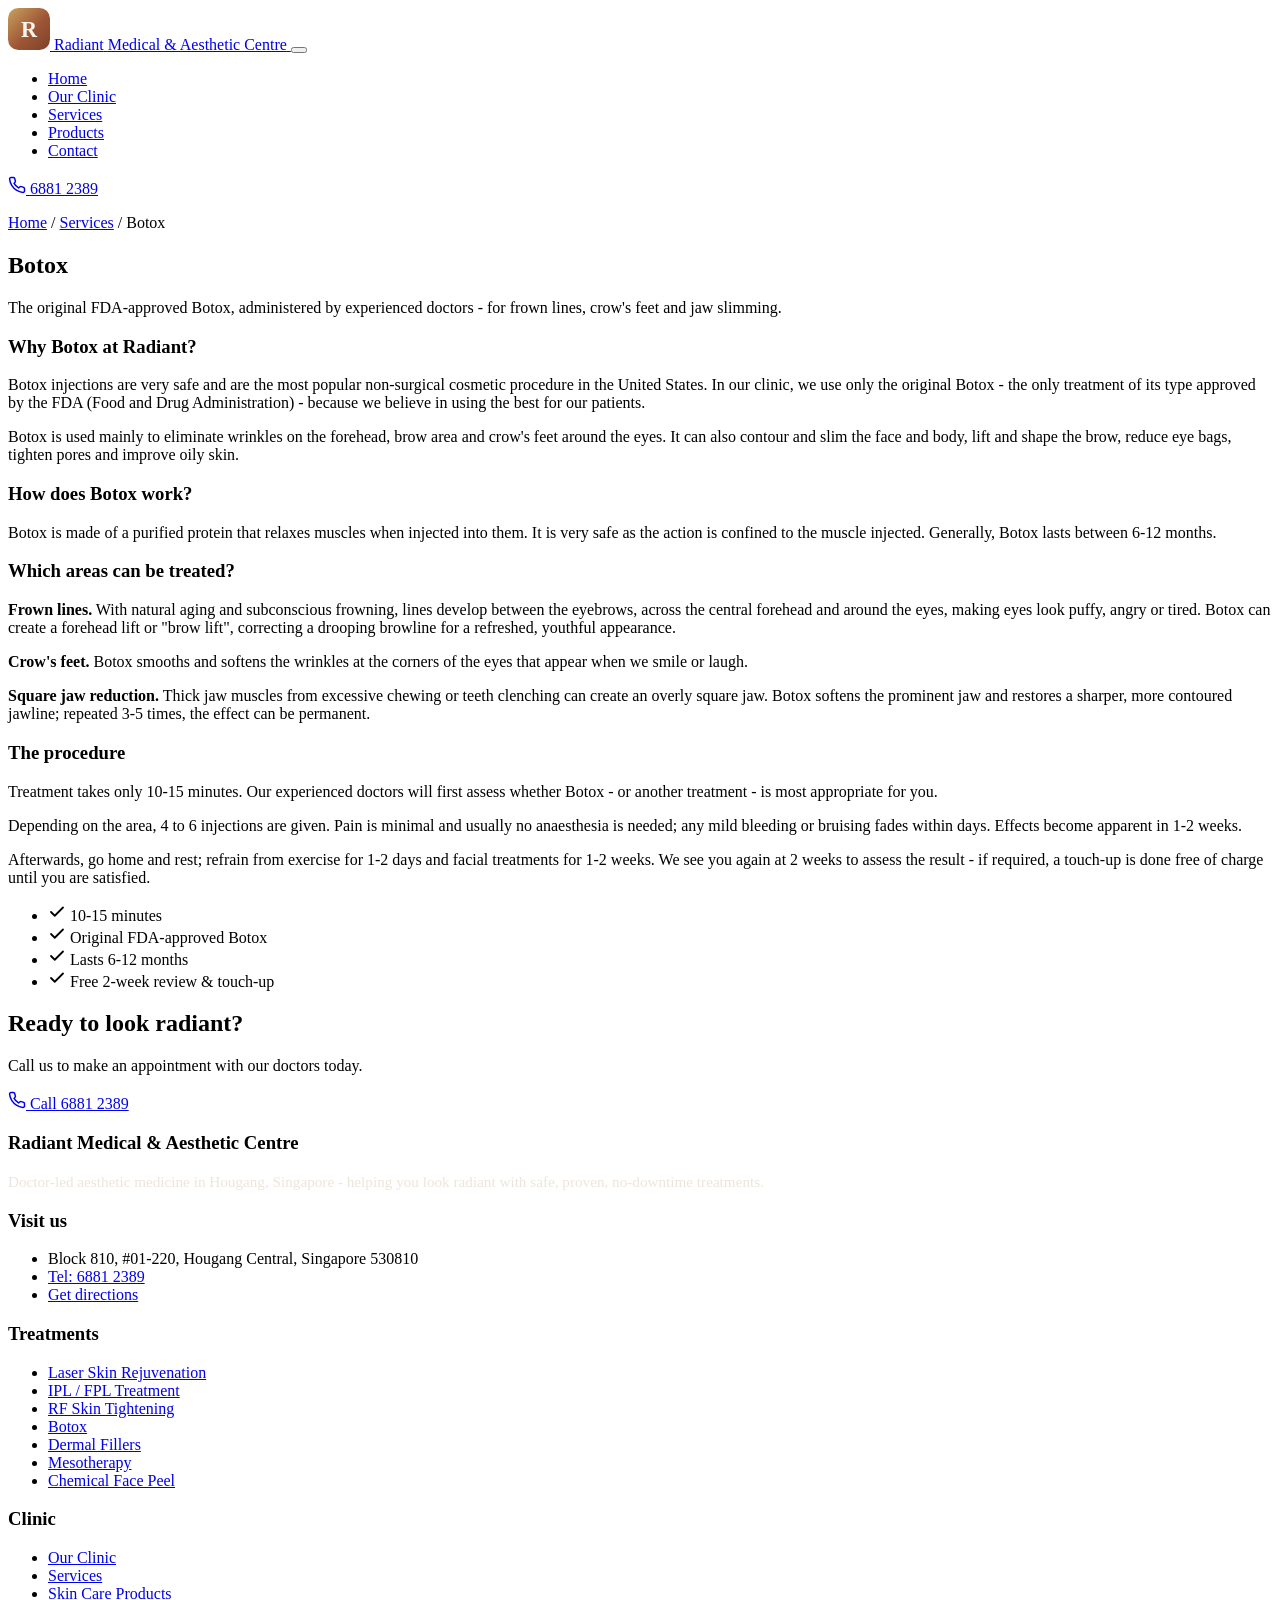
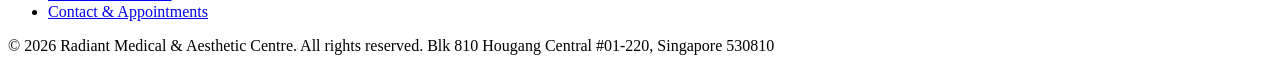
==== botox.html @ 9e1cc707 "Init" ====
<!DOCTYPE html>
<html lang="en-SG">
<head>
<meta charset="utf-8">
<meta name="viewport" content="width=device-width, initial-scale=1">
<title>Botox | Radiant Medical &amp; Aesthetic Centre</title>
<meta name="description" content="Botox for frown lines, crow's feet and square jaw reduction at Radiant Medical & Aesthetic Centre, Hougang Singapore. Original FDA-approved Botox. Call 6881 2389.">
<meta property="og:title" content="Botox | Radiant Medical &amp; Aesthetic Centre">
<meta property="og:description" content="Botox for frown lines, crow's feet and square jaw reduction at Radiant Medical & Aesthetic Centre, Hougang Singapore. Original FDA-approved Botox. Call 6881 2389.">
<meta property="og:type" content="website">
<link rel="icon" href="favicon.svg" type="image/svg+xml">
<link rel="stylesheet" href="assets/css/style.css">
</head>
<body>
<header class="site-header">
  <div class="container">
    <a class="brand" href="index.html" aria-label="Radiant Medical &amp; Aesthetic Centre - home">
      <svg width="42" height="42" viewBox="0 0 64 64" aria-hidden="true"><defs><linearGradient id="lg" x1="0" y1="0" x2="1" y2="1"><stop offset="0" stop-color="#C9A25E"/><stop offset=".55" stop-color="#9E5636"/><stop offset="1" stop-color="#7C4229"/></linearGradient></defs><rect width="64" height="64" rx="16" fill="url(#lg)"/><text x="32" y="44" font-family="Georgia, serif" font-size="34" font-weight="bold" fill="#FAF6EE" text-anchor="middle">R</text></svg>
      <span><span class="brand-name">Radiant</span>
      <span class="brand-sub">Medical &amp; Aesthetic Centre</span></span>
    </a>
    <button class="nav-toggle" aria-expanded="false" aria-label="Toggle navigation" aria-controls="mainnav">
      <span></span><span></span><span></span>
    </button>
    <nav class="main-nav" id="mainnav" aria-label="Main navigation">
      <ul>
        <li><a href="index.html">Home</a></li>
        <li><a href="clinic.html">Our Clinic</a></li>
        <li><a href="services.html" aria-current="page">Services</a></li>
        <li><a href="products.html">Products</a></li>
        <li><a href="contact.html">Contact</a></li>
      </ul>
    </nav>
    <a class="btn btn--primary btn--sm header-cta" href="tel:+6568812389"><svg width="18" height="18" viewBox="0 0 24 24" fill="none" stroke="currentColor" stroke-width="2" stroke-linecap="round" stroke-linejoin="round" aria-hidden="true"><path d="M22 16.92v3a2 2 0 0 1-2.18 2 19.79 19.79 0 0 1-8.63-3.07 19.5 19.5 0 0 1-6-6 19.79 19.79 0 0 1-3.07-8.67A2 2 0 0 1 4.11 2h3a2 2 0 0 1 2 1.72c.12.9.34 1.78.66 2.62a2 2 0 0 1-.45 2.11L8.09 9.91a16 16 0 0 0 6 6l1.46-1.23a2 2 0 0 1 2.11-.45c.84.32 1.72.54 2.62.66A2 2 0 0 1 22 16.92z"/></svg><span class="header-cta-num"> 6881 2389</span></a>
  </div>
</header>
<main>

<section class="page-hero">
  <div class="container">
    <p class="breadcrumb"><a href="index.html">Home</a> / <a href="services.html">Services</a> / Botox</p>
    <h1>Botox</h1>
    <p>The original FDA-approved Botox, administered by experienced doctors - for frown lines, crow's feet and jaw slimming.</p>
  </div>
</section>
<section class="section">
  <div class="container">
    <div class="prose reveal">
      <h3>Why Botox at Radiant?</h3>
      <p><img src="images/botox.jpg" alt="Botox treatment" style="float:right;max-width:min(220px,40%);margin:0 0 1rem 1.2rem;border-radius:12px" loading="lazy" onerror="this.style.display='none'">Botox injections are very safe and are the most popular non-surgical cosmetic procedure in the United States. In our clinic, we use only the original Botox - the only treatment of its type approved by the FDA (Food and Drug Administration) - because we believe in using the best for our patients.</p><p>Botox is used mainly to eliminate wrinkles on the forehead, brow area and crow's feet around the eyes. It can also contour and slim the face and body, lift and shape the brow, reduce eye bags, tighten pores and improve oily skin.</p>
      <h3>How does Botox work?</h3>
      <p>Botox is made of a purified protein that relaxes muscles when injected into them. It is very safe as the action is confined to the muscle injected. Generally, Botox lasts between 6-12 months.</p>
      <h3>Which areas can be treated?</h3>
      <p><strong>Frown lines.</strong> With natural aging and subconscious frowning, lines develop between the eyebrows, across the central forehead and around the eyes, making eyes look puffy, angry or tired. Botox can create a forehead lift or &quot;brow lift&quot;, correcting a drooping browline for a refreshed, youthful appearance.</p><p><strong>Crow's feet.</strong> Botox smooths and softens the wrinkles at the corners of the eyes that appear when we smile or laugh.</p><p><strong>Square jaw reduction.</strong> Thick jaw muscles from excessive chewing or teeth clenching can create an overly square jaw. Botox softens the prominent jaw and restores a sharper, more contoured jawline; repeated 3-5 times, the effect can be permanent.</p>
      <h3>The procedure</h3>
      <p>Treatment takes only 10-15 minutes. Our experienced doctors will first assess whether Botox - or another treatment - is most appropriate for you.</p><p>Depending on the area, 4 to 6 injections are given. Pain is minimal and usually no anaesthesia is needed; any mild bleeding or bruising fades within days. Effects become apparent in 1-2 weeks.</p><p>Afterwards, go home and rest; refrain from exercise for 1-2 days and facial treatments for 1-2 weeks. We see you again at 2 weeks to assess the result - if required, a touch-up is done free of charge until you are satisfied.</p>
    </div>
    <ul class="facts reveal" data-delay="1">
      <li><svg width="18" height="18" viewBox="0 0 24 24" fill="none" stroke="currentColor" stroke-width="2.4" stroke-linecap="round" stroke-linejoin="round" aria-hidden="true"><polyline points="20 6 9 17 4 12"/></svg> 10-15 minutes</li>
      <li><svg width="18" height="18" viewBox="0 0 24 24" fill="none" stroke="currentColor" stroke-width="2.4" stroke-linecap="round" stroke-linejoin="round" aria-hidden="true"><polyline points="20 6 9 17 4 12"/></svg> Original FDA-approved Botox</li>
      <li><svg width="18" height="18" viewBox="0 0 24 24" fill="none" stroke="currentColor" stroke-width="2.4" stroke-linecap="round" stroke-linejoin="round" aria-hidden="true"><polyline points="20 6 9 17 4 12"/></svg> Lasts 6-12 months</li>
      <li><svg width="18" height="18" viewBox="0 0 24 24" fill="none" stroke="currentColor" stroke-width="2.4" stroke-linecap="round" stroke-linejoin="round" aria-hidden="true"><polyline points="20 6 9 17 4 12"/></svg> Free 2-week review &amp; touch-up</li>
    </ul>
  </div>
</section>
<section class="section">
  <div class="container">
    <div class="cta-band reveal">
      <div>
        <h2>Ready to look radiant?</h2>
        <p>Call us to make an appointment with our doctors today.</p>
      </div>
      <a class="btn btn--ghost" href="tel:+6568812389"><svg width="18" height="18" viewBox="0 0 24 24" fill="none" stroke="currentColor" stroke-width="2" stroke-linecap="round" stroke-linejoin="round" aria-hidden="true"><path d="M22 16.92v3a2 2 0 0 1-2.18 2 19.79 19.79 0 0 1-8.63-3.07 19.5 19.5 0 0 1-6-6 19.79 19.79 0 0 1-3.07-8.67A2 2 0 0 1 4.11 2h3a2 2 0 0 1 2 1.72c.12.9.34 1.78.66 2.62a2 2 0 0 1-.45 2.11L8.09 9.91a16 16 0 0 0 6 6l1.46-1.23a2 2 0 0 1 2.11-.45c.84.32 1.72.54 2.62.66A2 2 0 0 1 22 16.92z"/></svg> Call 6881 2389</a>
    </div>
  </div>
</section>

</main>
<footer class="site-footer">
  <div class="container">
    <div class="footer-grid">
      <div>
        <h3>Radiant Medical &amp; Aesthetic Centre</h3>
        <p style="font-size:.95rem;color:rgba(233,223,210,.8)">Doctor-led aesthetic medicine in Hougang, Singapore - helping you look radiant with safe, proven, no-downtime treatments.</p>
      </div>
      <div>
        <h3>Visit us</h3>
        <ul>
          <li>Block 810, #01-220, Hougang Central, Singapore 530810</li>
          <li><a href="tel:+6568812389">Tel: 6881 2389</a></li>
          <li><a href="https://www.google.com/maps/search/?api=1&query=Radiant+Medical+%26+Aesthetic+Centre+Hougang+Singapore" target="_blank" rel="noopener">Get directions</a></li>
        </ul>
      </div>
      <div>
        <h3>Treatments</h3>
        <ul>
          <li><a href="laser.html">Laser Skin Rejuvenation</a></li>
          <li><a href="ipl.html">IPL / FPL Treatment</a></li>
          <li><a href="tighten.html">RF Skin Tightening</a></li>
          <li><a href="botox.html">Botox</a></li>
          <li><a href="fillers.html">Dermal Fillers</a></li>
          <li><a href="meso.html">Mesotherapy</a></li>
          <li><a href="chempeel.html">Chemical Face Peel</a></li>
        </ul>
      </div>
      <div>
        <h3>Clinic</h3>
        <ul>
          <li><a href="clinic.html">Our Clinic</a></li>
          <li><a href="services.html">Services</a></li>
          <li><a href="products.html">Skin Care Products</a></li>
          <li><a href="contact.html">Contact &amp; Appointments</a></li>
        </ul>
      </div>
    </div>
    <div class="footer-bottom">
      <span>&copy; <span data-year>2026</span> Radiant Medical &amp; Aesthetic Centre. All rights reserved.</span>
      <span>Blk 810 Hougang Central #01-220, Singapore 530810</span>
    </div>
  </div>
</footer>
<script src="assets/js/main.js" defer></script>
</body>
</html>
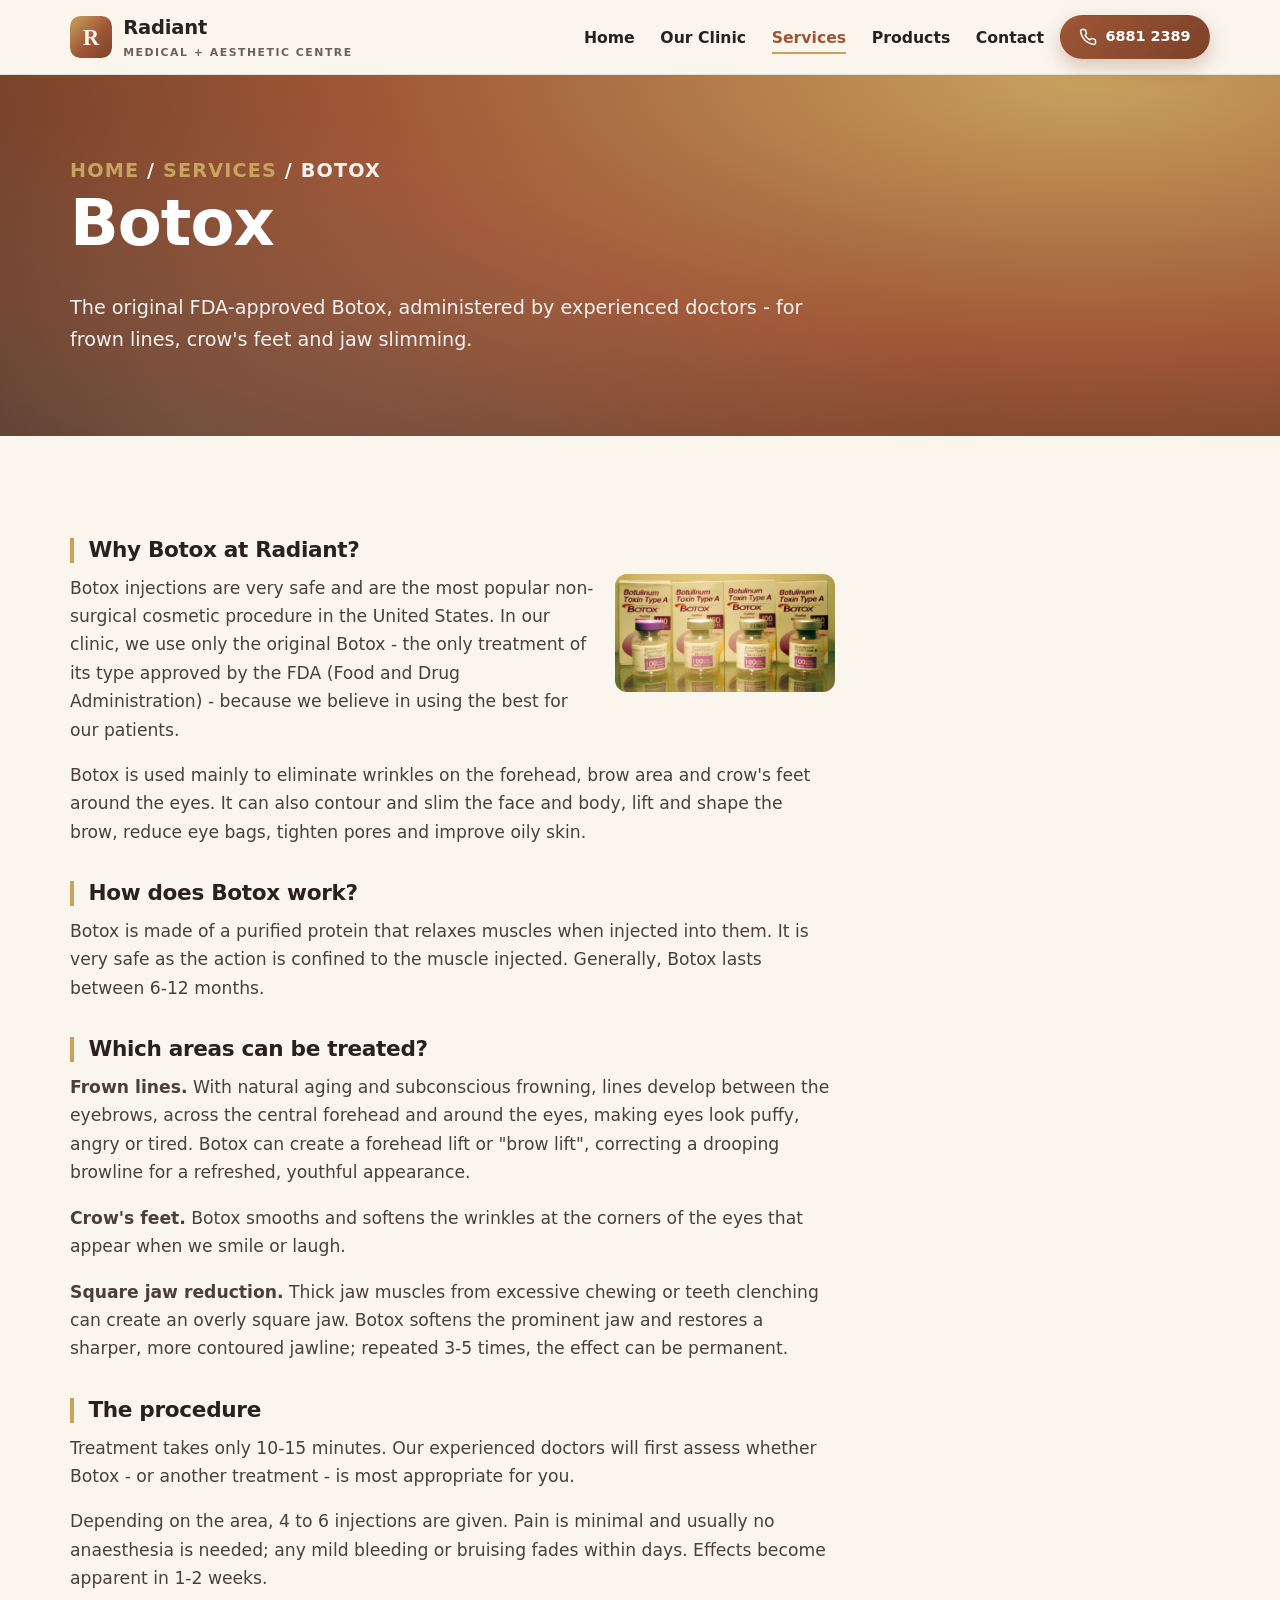
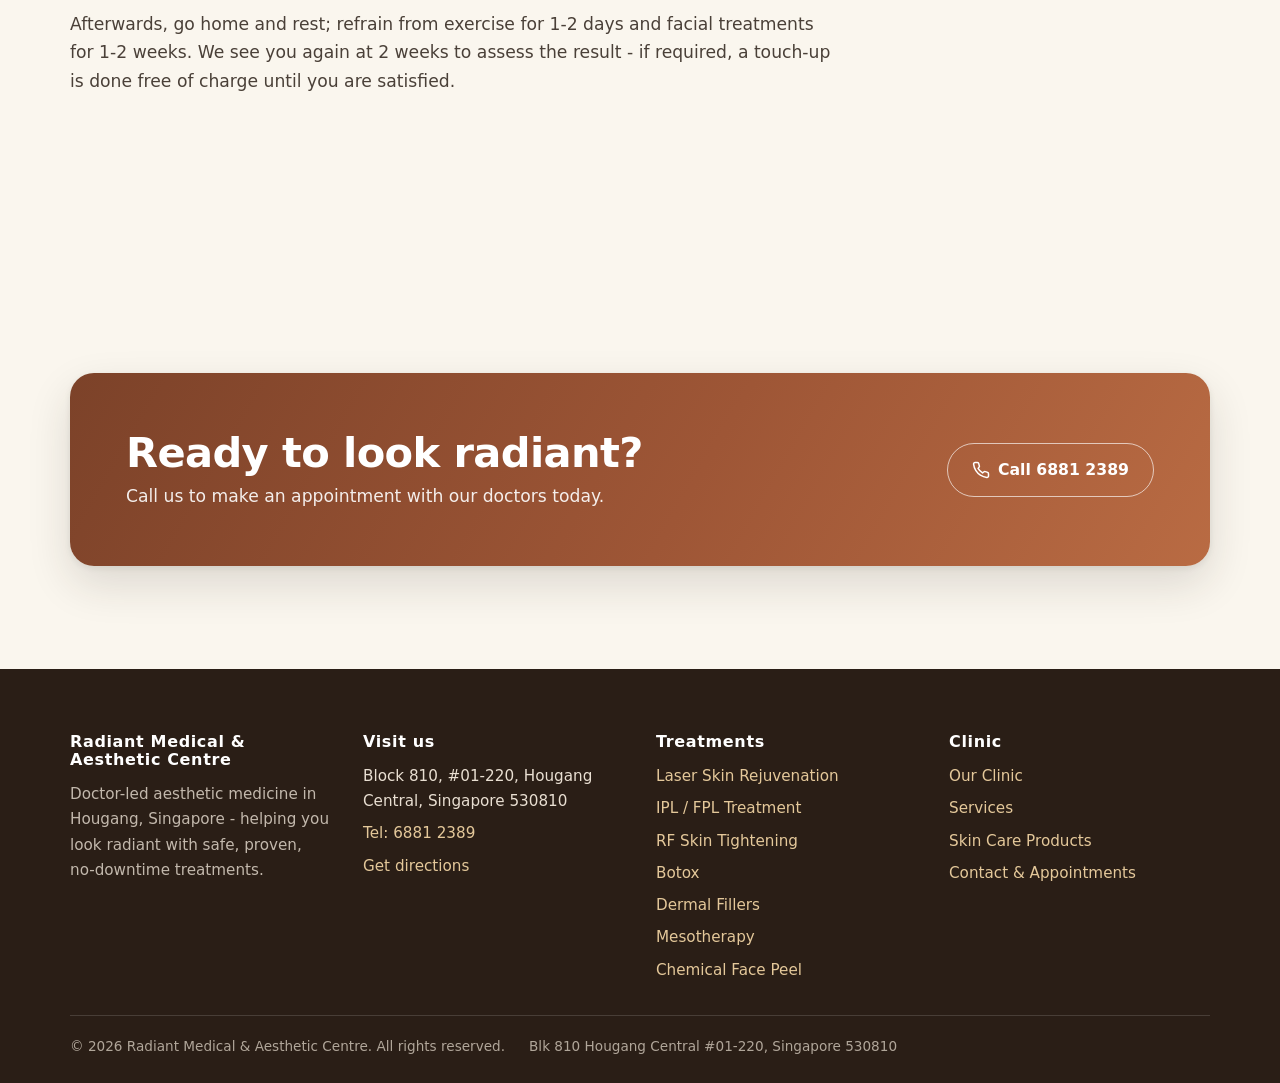
==== commit c525c01c: "Update botox.html" ====
--- a/botox.html
+++ b/botox.html
@@ -3,9 +3,9 @@
 <head>
 <meta charset="utf-8">
 <meta name="viewport" content="width=device-width, initial-scale=1">
-<title>Botox | Radiant Medical &amp; Aesthetic Centre</title>
+<title>Botox | Radiant Medical + Aesthetic Centre</title>
 <meta name="description" content="Botox for frown lines, crow's feet and square jaw reduction at Radiant Medical & Aesthetic Centre, Hougang Singapore. Original FDA-approved Botox. Call 6881 2389.">
-<meta property="og:title" content="Botox | Radiant Medical &amp; Aesthetic Centre">
+<meta property="og:title" content="Botox | Radiant Medical + Aesthetic Centre">
 <meta property="og:description" content="Botox for frown lines, crow's feet and square jaw reduction at Radiant Medical & Aesthetic Centre, Hougang Singapore. Original FDA-approved Botox. Call 6881 2389.">
 <meta property="og:type" content="website">
 <link rel="icon" href="favicon.svg" type="image/svg+xml">
@@ -14,10 +14,10 @@
 <body>
 <header class="site-header">
   <div class="container">
-    <a class="brand" href="index.html" aria-label="Radiant Medical &amp; Aesthetic Centre - home">
+    <a class="brand" href="index.html" aria-label="Radiant Medical + Aesthetic Centre - home">
       <svg width="42" height="42" viewBox="0 0 64 64" aria-hidden="true"><defs><linearGradient id="lg" x1="0" y1="0" x2="1" y2="1"><stop offset="0" stop-color="#C9A25E"/><stop offset=".55" stop-color="#9E5636"/><stop offset="1" stop-color="#7C4229"/></linearGradient></defs><rect width="64" height="64" rx="16" fill="url(#lg)"/><text x="32" y="44" font-family="Georgia, serif" font-size="34" font-weight="bold" fill="#FAF6EE" text-anchor="middle">R</text></svg>
       <span><span class="brand-name">Radiant</span>
-      <span class="brand-sub">Medical &amp; Aesthetic Centre</span></span>
+      <span class="brand-sub">Medical + Aesthetic Centre</span></span>
     </a>
     <button class="nav-toggle" aria-expanded="false" aria-label="Toggle navigation" aria-controls="mainnav">
       <span></span><span></span><span></span>
--- a/assets/css/style.css
+++ b/assets/css/style.css
@@ -0,0 +1,148 @@
+/* Radiant Medical & Aesthetic Centre - 2026 redesign. Fluid, responsive, framework-free. */
+:root {
+  --cream:#FAF6EE; --sand:#F2ECDF; --card:#FFFFFF; --ink:#2A211C; --muted:#6E6157;
+  --brand:#9E5636; --brand-deep:#7C4229; --gold:#C9A25E; --line:rgba(42,33,28,.10);
+  --radius:18px; --radius-sm:12px;
+  --shadow-1:0 1px 2px rgba(42,33,28,.06),0 8px 24px rgba(42,33,28,.07);
+  --shadow-2:0 2px 6px rgba(42,33,28,.08),0 18px 44px rgba(42,33,28,.14);
+  --font:"Avenir Next","Segoe UI",system-ui,-apple-system,Roboto,"Helvetica Neue",Arial,sans-serif;
+  --ease:cubic-bezier(.22,.61,.36,1);
+}
+*,*::before,*::after{box-sizing:border-box}
+html{scroll-behavior:smooth;scroll-padding-top:96px}
+body{margin:0;font-family:var(--font);font-size:clamp(1rem,.95rem + .2vw,1.075rem);line-height:1.65;color:var(--ink);background:var(--cream);-webkit-font-smoothing:antialiased}
+img{max-width:100%;height:auto;display:block}
+a{color:var(--brand)} a:hover{color:var(--brand-deep)}
+h1,h2,h3{line-height:1.15;letter-spacing:-.015em;margin:0 0 .5em}
+h1{font-size:clamp(2.3rem,1.6rem + 3.6vw,4rem);font-weight:750}
+h2{font-size:clamp(1.7rem,1.3rem + 2vw,2.6rem);font-weight:720}
+h3{font-size:clamp(1.15rem,1.05rem + .5vw,1.35rem);font-weight:680}
+p{margin:0 0 1em}
+.container{width:min(1140px,100% - clamp(2rem,6vw,5rem));margin-inline:auto}
+.section{padding:clamp(3.5rem,8vw,6.5rem) 0}
+.section--sand{background:var(--sand)}
+.eyebrow{display:inline-block;font-size:.8rem;font-weight:700;letter-spacing:.18em;text-transform:uppercase;color:var(--brand);margin-bottom:.9rem}
+.eyebrow::before{content:"";display:inline-block;width:26px;height:2px;background:var(--gold);margin-right:.6em;vertical-align:middle}
+.lead{font-size:clamp(1.05rem,1rem + .4vw,1.25rem);color:var(--muted);max-width:60ch}
+
+.site-header{position:sticky;top:0;z-index:60;background:color-mix(in srgb,var(--cream) 84%,transparent);-webkit-backdrop-filter:blur(14px);backdrop-filter:blur(14px);border-bottom:1px solid var(--line);transition:box-shadow .3s var(--ease)}
+.site-header.is-scrolled{box-shadow:var(--shadow-1)}
+.site-header .container{display:flex;align-items:center;gap:1rem;min-height:74px}
+.brand{display:flex;align-items:center;gap:.7rem;text-decoration:none;color:var(--ink);margin-right:auto}
+.brand svg{flex:0 0 auto}
+.brand-name{font-weight:800;font-size:1.22rem;letter-spacing:-.01em}
+.brand-sub{display:block;font-size:.68rem;font-weight:600;letter-spacing:.14em;text-transform:uppercase;color:var(--muted)}
+.main-nav ul{display:flex;align-items:center;gap:clamp(.8rem,2vw,1.6rem);list-style:none;margin:0;padding:0}
+.main-nav a{text-decoration:none;color:var(--ink);font-weight:600;font-size:.98rem;padding:.35rem 0;border-bottom:2px solid transparent;transition:color .2s,border-color .2s}
+.main-nav a:hover,.main-nav a[aria-current="page"]{color:var(--brand);border-bottom-color:var(--gold)}
+
+.btn{display:inline-flex;align-items:center;justify-content:center;gap:.5rem;padding:.8rem 1.5rem;border-radius:999px;font-weight:700;font-size:.98rem;text-decoration:none;cursor:pointer;border:1.5px solid transparent;transition:transform .25s var(--ease),box-shadow .25s var(--ease),background .2s,color .2s}
+.btn:active{transform:translateY(1px)}
+.btn--primary{background:linear-gradient(135deg,var(--brand),var(--brand-deep));color:#fff;box-shadow:0 8px 20px rgba(124,66,41,.28)}
+.btn--primary:hover{color:#fff;transform:translateY(-2px);box-shadow:0 12px 28px rgba(124,66,41,.36)}
+.btn--ghost{border-color:rgba(255,255,255,.65);color:#fff}
+.btn--ghost:hover{background:rgba(255,255,255,.14);color:#fff}
+.btn--outline{border-color:var(--brand);color:var(--brand)}
+.btn--outline:hover{background:var(--brand);color:#fff}
+.btn--sm{padding:.55rem 1.15rem;font-size:.9rem}
+
+.nav-toggle{display:none}
+@media (max-width:900px){
+  .nav-toggle{display:inline-flex;flex-direction:column;justify-content:center;gap:5px;width:44px;height:44px;padding:10px;border:1px solid var(--line);border-radius:12px;background:var(--card);cursor:pointer}
+  .nav-toggle span{display:block;height:2px;background:var(--ink);border-radius:2px;transition:transform .3s var(--ease),opacity .2s}
+  .nav-toggle[aria-expanded="true"] span:nth-child(1){transform:translateY(7px) rotate(45deg)}
+  .nav-toggle[aria-expanded="true"] span:nth-child(2){opacity:0}
+  .nav-toggle[aria-expanded="true"] span:nth-child(3){transform:translateY(-7px) rotate(-45deg)}
+  .main-nav{position:fixed;inset:74px 0 auto 0;z-index:55;background:var(--cream);border-bottom:1px solid var(--line);box-shadow:var(--shadow-2);transform:translateY(-115%);transition:transform .38s var(--ease)}
+  .main-nav.is-open{transform:translateY(0)}
+  .main-nav ul{flex-direction:column;align-items:stretch;gap:0;padding:.6rem clamp(1rem,6vw,2.5rem) 1.4rem}
+  .main-nav li{border-bottom:1px solid var(--line)}
+  .main-nav li:last-child{border-bottom:0}
+  .main-nav a{display:block;padding:.85rem .2rem}
+  .header-cta{padding:.62rem}
+  .header-cta-num{display:none}
+}
+
+.hero{position:relative;isolation:isolate;min-height:clamp(500px,78svh,780px);display:grid;align-items:center;color:#fff;overflow:hidden;
+  background:linear-gradient(100deg,rgba(43,28,20,.88) 0%,rgba(43,28,20,.62) 42%,rgba(124,66,41,.28) 100%),url("../../images/womanface.jpg") center 22%/cover no-repeat,radial-gradient(120% 120% at 80% 10%,#C9A25E 0%,#9E5636 45%,#4A2C1E 100%)}
+.hero::after{content:"";position:absolute;inset:auto 0 0 0;height:34%;background:linear-gradient(to top,rgba(43,28,20,.45),transparent);z-index:-1}
+.hero .container{padding:clamp(3rem,7vw,5rem) 0}
+.hero .eyebrow{color:var(--gold)}
+.hero p{max-width:52ch;font-size:clamp(1.05rem,1rem + .5vw,1.3rem);color:rgba(255,255,255,.92)}
+.hero-cta{display:flex;flex-wrap:wrap;gap:.9rem;margin-top:1.8rem}
+.hero-badges{display:flex;flex-wrap:wrap;gap:.6rem 1.6rem;margin-top:2.6rem;padding:0;list-style:none}
+.hero-badges li{display:flex;align-items:center;gap:.5rem;font-size:.92rem;font-weight:600;color:rgba(255,255,255,.9)}
+.hero-badges svg{color:var(--gold);flex:0 0 auto}
+
+.grid{display:grid;gap:clamp(1rem,2.5vw,1.6rem)}
+.grid--3{grid-template-columns:repeat(auto-fit,minmax(min(270px,100%),1fr))}
+.grid--2{grid-template-columns:repeat(auto-fit,minmax(min(340px,100%),1fr))}
+.card{background:var(--card);border:1px solid var(--line);border-radius:var(--radius);padding:clamp(1.4rem,2.5vw,2rem);box-shadow:var(--shadow-1);transition:transform .3s var(--ease),box-shadow .3s var(--ease),border-color .3s}
+.card:hover{transform:translateY(-6px);box-shadow:var(--shadow-2);border-color:rgba(158,86,54,.35)}
+.card h3{margin-bottom:.4em}
+.card p{color:var(--muted);margin-bottom:0}
+.card .tag{font-size:.78rem;font-weight:700;letter-spacing:.1em;text-transform:uppercase;color:var(--gold)}
+.card-link{display:inline-flex;align-items:center;gap:.4rem;margin-top:1.1rem;font-weight:700;text-decoration:none;color:var(--brand)}
+.card-link svg{transition:transform .25s var(--ease)}
+.card-link:hover svg{transform:translateX(4px)}
+a.card--link{text-decoration:none;color:inherit;display:block}
+a.card--link:hover h3{color:var(--brand)}
+
+.features{display:grid;grid-template-columns:repeat(auto-fit,minmax(min(210px,100%),1fr));gap:1px;background:var(--line);border:1px solid var(--line);border-radius:var(--radius);overflow:hidden}
+.feature{background:var(--card);padding:1.5rem 1.4rem}
+.feature strong{display:block;font-size:1.02rem;margin-bottom:.15rem}
+.feature span{color:var(--muted);font-size:.92rem}
+.feature svg{color:var(--brand);margin-bottom:.6rem}
+
+.split{display:grid;grid-template-columns:repeat(auto-fit,minmax(min(320px,100%),1fr));gap:clamp(1.6rem,4vw,3.5rem);align-items:center}
+.photo{border-radius:var(--radius);overflow:hidden;box-shadow:var(--shadow-2);background:var(--sand);border:1px solid var(--line)}
+.photo img{width:100%;object-fit:cover}
+.photo--frame{padding:.7rem;background:var(--card)}
+.photo--empty{display:none}
+
+.page-hero{position:relative;color:#fff;overflow:hidden;isolation:isolate;background:radial-gradient(120% 160% at 85% 0%,#C9A25E 0%,#9E5636 48%,#4A2C1E 100%);padding:clamp(3rem,7vw,5rem) 0}
+.page-hero::before{content:"";position:absolute;inset:0;z-index:-1;background:radial-gradient(60% 90% at 15% 100%,rgba(255,255,255,.12),transparent)}
+.page-hero p{max-width:62ch;color:rgba(255,255,255,.92);font-size:clamp(1.02rem,1rem + .4vw,1.2rem);margin:0}
+.breadcrumb{font-size:.85rem;font-weight:600;letter-spacing:.06em;text-transform:uppercase;color:rgba(255,255,255,.75);margin-bottom:1rem}
+.breadcrumb a{color:var(--gold);text-decoration:none}
+.breadcrumb a:hover{text-decoration:underline}
+
+.prose h3{margin-top:2.2rem;padding-left:.9rem;border-left:4px solid var(--gold)}
+.prose h3:first-child{margin-top:0}
+.prose p{color:#4a4038;max-width:70ch}
+.prose ul{color:#4a4038;max-width:68ch}
+.prose li{margin-bottom:.35rem}
+.facts{display:flex;flex-wrap:wrap;gap:.8rem;margin:2rem 0 0;padding:0;list-style:none}
+.facts li{background:var(--sand);border:1px solid var(--line);border-radius:999px;padding:.5rem 1.1rem;font-size:.9rem;font-weight:600;color:var(--brand-deep);display:inline-flex;align-items:center;gap:.45rem}
+.facts svg{color:var(--brand)}
+
+.cta-band{border-radius:calc(var(--radius) + 6px);background:linear-gradient(120deg,var(--brand-deep),var(--brand) 55%,#B96B43);color:#fff;padding:clamp(2rem,5vw,3.5rem);display:grid;grid-template-columns:1fr auto;gap:1.5rem;align-items:center;box-shadow:var(--shadow-2)}
+.cta-band h2{margin:0 0 .3rem}
+.cta-band p{margin:0;color:rgba(255,255,255,.9)}
+@media (max-width:700px){.cta-band{grid-template-columns:1fr}}
+
+.info-list{list-style:none;padding:0;margin:0;display:grid;gap:1rem}
+.info-list li{display:flex;gap:.9rem;align-items:flex-start}
+.info-list svg{color:var(--brand);flex:0 0 auto;margin-top:.2rem}
+.info-list strong{display:block}
+.info-list span{color:var(--muted)}
+
+.site-footer{background:#2A1E16;color:#E9DFD2}
+.site-footer a{color:#E4C89A;text-decoration:none}
+.site-footer a:hover{color:#fff}
+.footer-grid{display:grid;gap:2rem;padding:clamp(2.5rem,6vw,4rem) 0 2rem;grid-template-columns:repeat(auto-fit,minmax(min(220px,100%),1fr))}
+.footer-grid h3{color:#fff;font-size:1rem;letter-spacing:.04em;margin-bottom:.8rem}
+.footer-grid ul{list-style:none;padding:0;margin:0;display:grid;gap:.45rem;font-size:.95rem}
+.footer-bottom{border-top:1px solid rgba(255,255,255,.14);padding:1.2rem 0 1.6rem;font-size:.85rem;color:rgba(233,223,210,.7);display:flex;flex-wrap:wrap;gap:.5rem 1.5rem}
+
+.reveal{opacity:0;transform:translateY(18px);transition:opacity .7s var(--ease),transform .7s var(--ease)}
+.reveal.in{opacity:1;transform:none}
+.reveal[data-delay="1"]{transition-delay:.08s}
+.reveal[data-delay="2"]{transition-delay:.16s}
+.reveal[data-delay="3"]{transition-delay:.24s}
+@media (prefers-reduced-motion:reduce){
+  html{scroll-behavior:auto}
+  .reveal{opacity:1;transform:none;transition:none}
+  *{animation:none!important;transition:none!important}
+}
+:focus-visible{outline:3px solid var(--gold);outline-offset:2px;border-radius:4px}
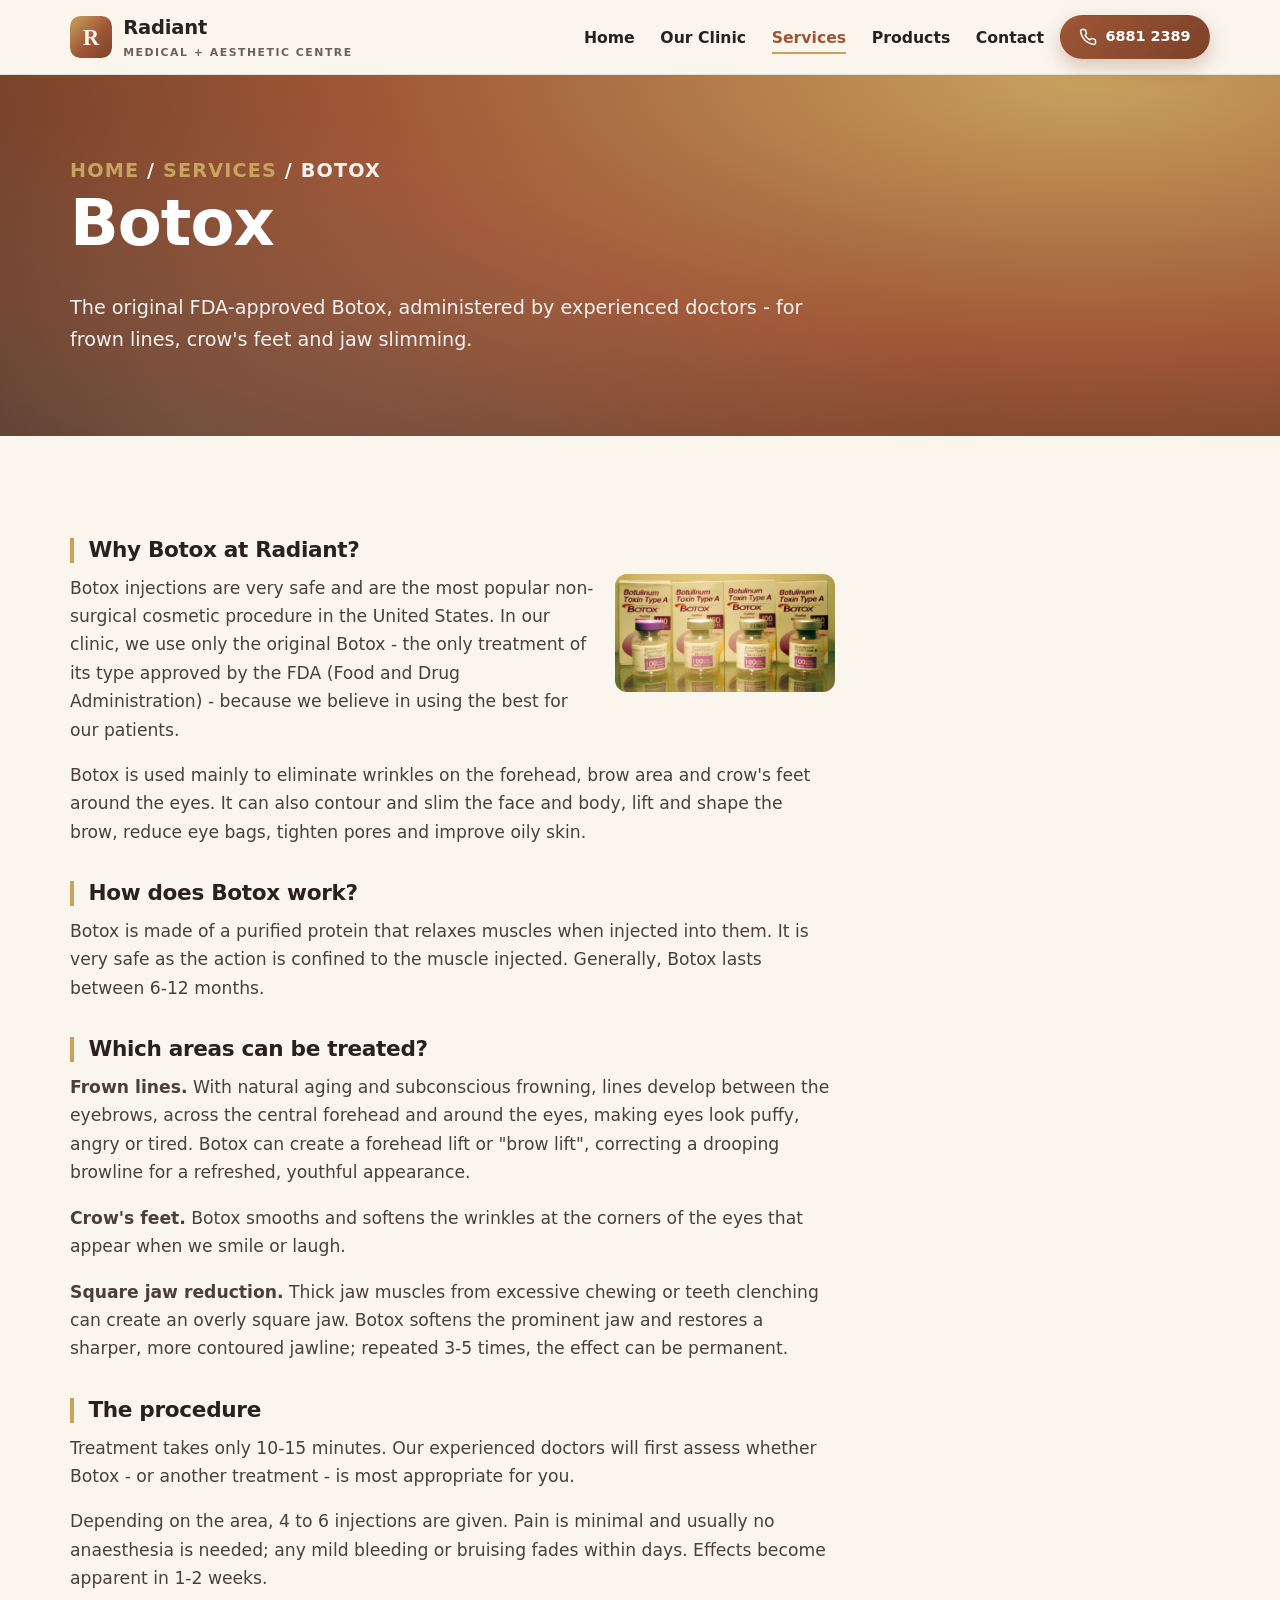
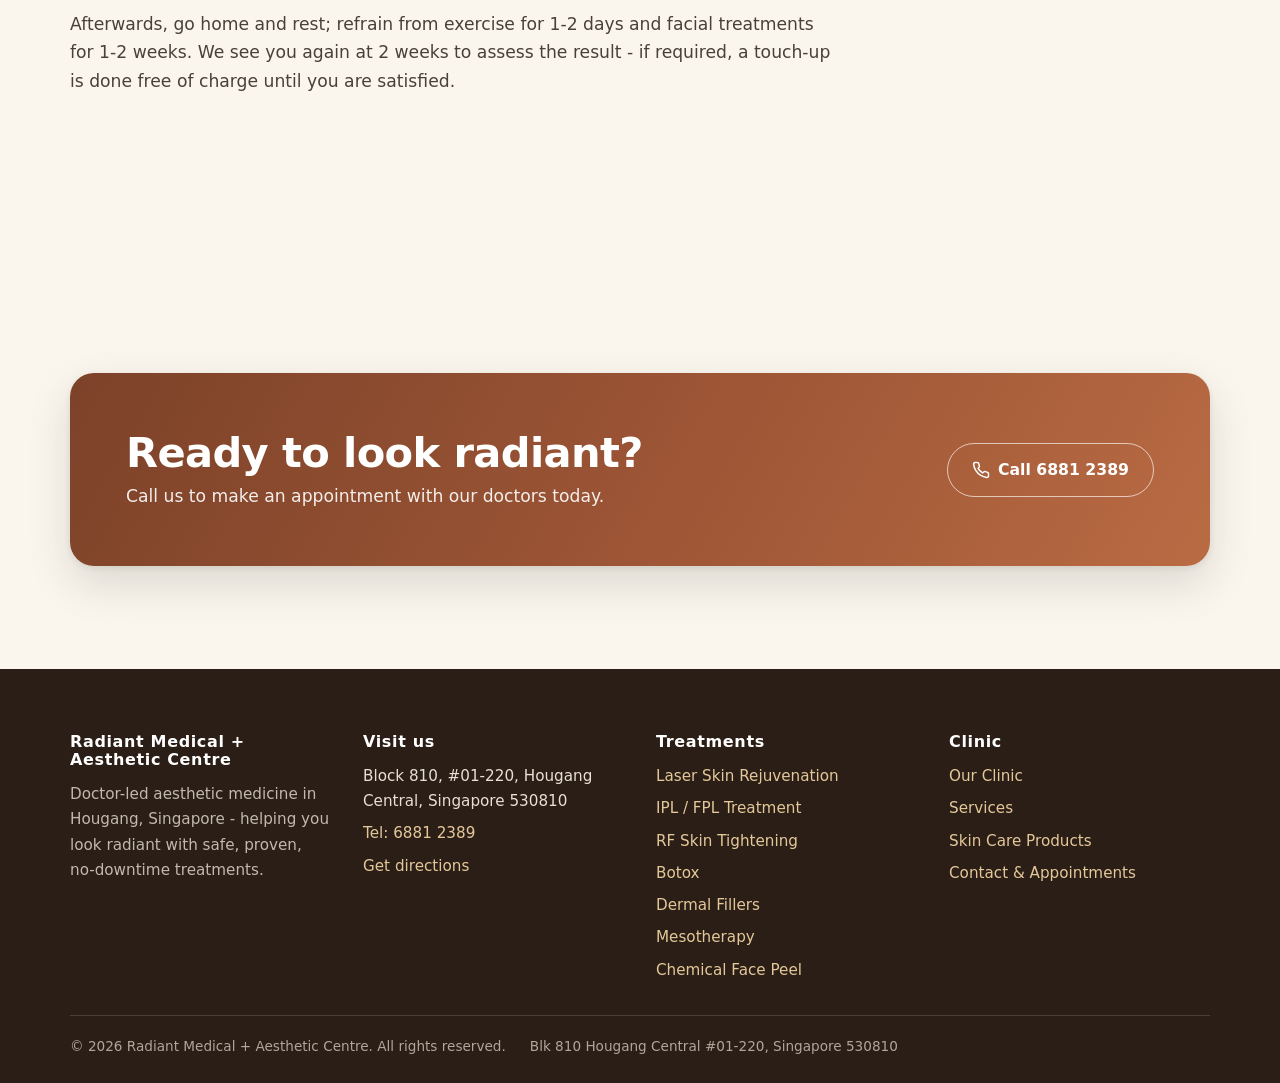
==== commit e2b9a136: "Fix footer header and copyright text formatting" ====
--- a/botox.html
+++ b/botox.html
@@ -80,7 +80,7 @@
   <div class="container">
     <div class="footer-grid">
       <div>
-        <h3>Radiant Medical &amp; Aesthetic Centre</h3>
+        <h3>Radiant Medical + Aesthetic Centre</h3>
         <p style="font-size:.95rem;color:rgba(233,223,210,.8)">Doctor-led aesthetic medicine in Hougang, Singapore - helping you look radiant with safe, proven, no-downtime treatments.</p>
       </div>
       <div>
@@ -114,7 +114,7 @@
       </div>
     </div>
     <div class="footer-bottom">
-      <span>&copy; <span data-year>2026</span> Radiant Medical &amp; Aesthetic Centre. All rights reserved.</span>
+      <span>&copy; <span data-year>2026</span> Radiant Medical + Aesthetic Centre. All rights reserved.</span>
       <span>Blk 810 Hougang Central #01-220, Singapore 530810</span>
     </div>
   </div>
